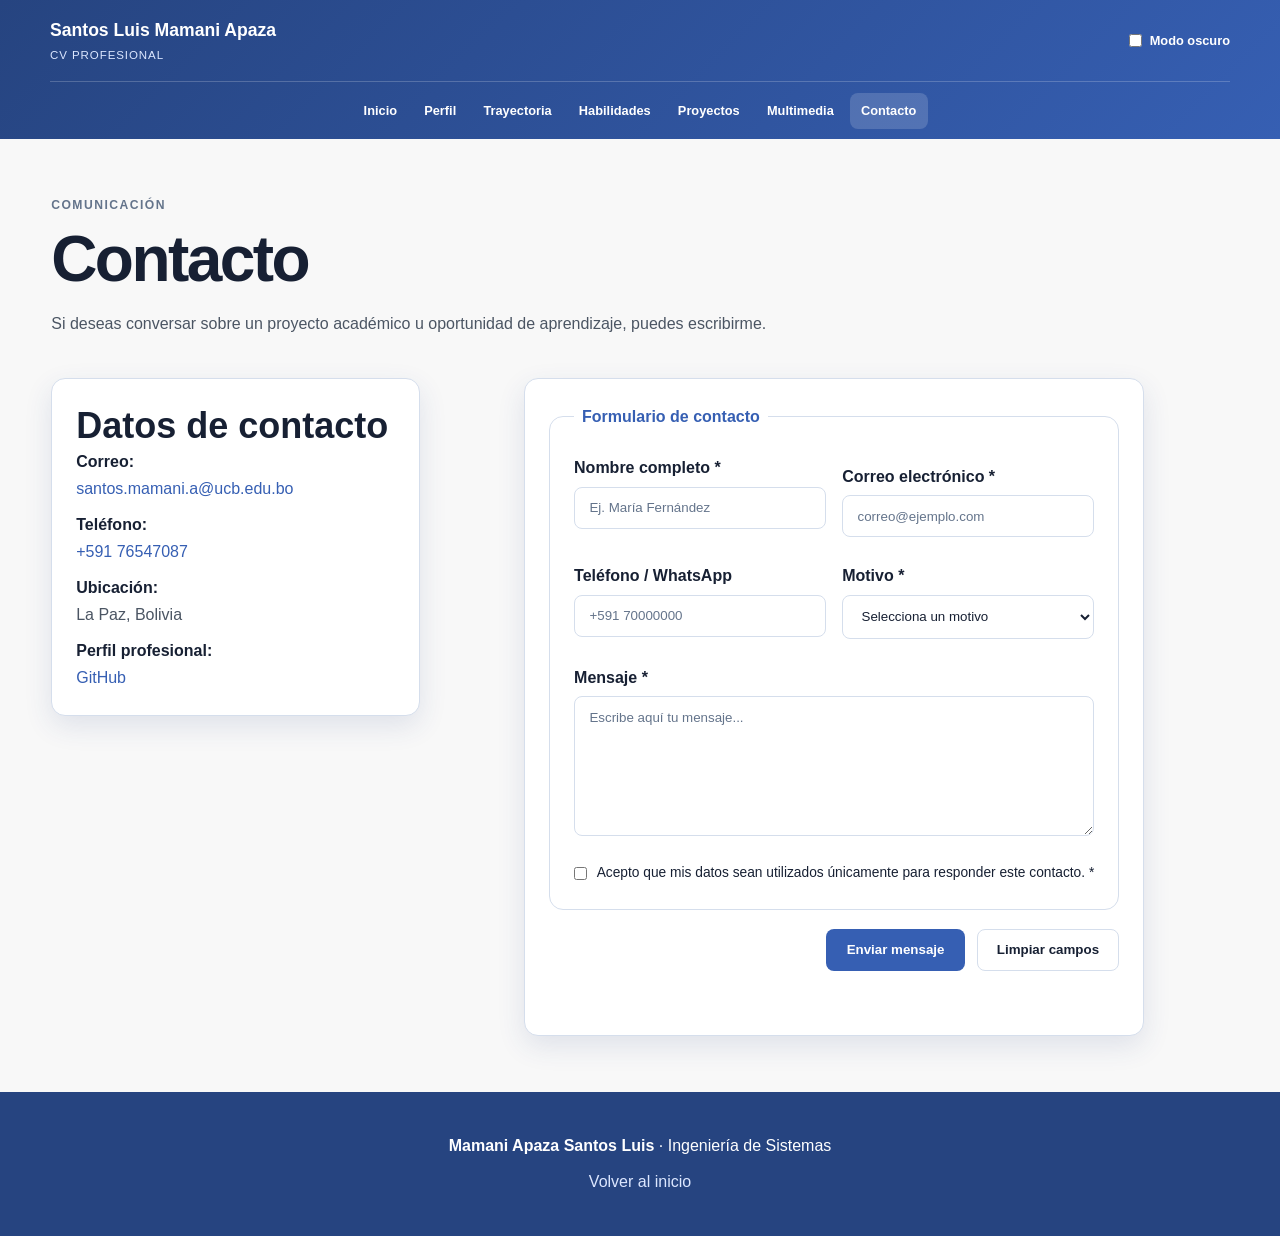
==== contacto.html @ fc5a09e8 "Separacion de html's" ====
<!DOCTYPE html>
<html lang="es">
<head><meta charset="UTF-8"><meta name="viewport" content="width=device-width, initial-scale=1.0"><meta name="description" content="Formulario de contacto de Santos Luis Mamani Apaza."><title>Contacto | Santos Luis Mamani Apaza</title><link rel="stylesheet" href="css/styles.css"><script src="js/main.js" defer></script><script src="js/form-validation.js" defer></script></head>
<body><a class="skip-link" href="#contenido">Saltar al contenido principal</a><header class="page-header"><div class="page-header__top"><a class="page-brand" href="index.html">Santos Luis Mamani Apaza <span>CV profesional</span></a><label class="page-theme-toggle" for="theme-toggle"><input id="theme-toggle" type="checkbox" aria-label="Cambiar entre modo claro y oscuro"><span>Modo oscuro</span></label></div><nav class="page-nav" aria-label="Navegación principal"><a href="index.html">Inicio</a><a href="perfil.html">Perfil</a><a href="trayectoria.html">Trayectoria</a><a href="habilidades.html">Habilidades</a><a href="proyectos.html">Proyectos</a><a href="multimedia.html">Multimedia</a><a class="active" href="contacto.html" aria-current="page">Contacto</a></nav></header><main id="contenido" class="page-main"><header class="page-title"><p class="section-kicker">Comunicación</p><h1>Contacto</h1><p>Si deseas conversar sobre un proyecto académico u oportunidad de aprendizaje, puedes escribirme.</p></header><section class="contact-layout" aria-label="Datos y formulario de contacto"><address class="card contact-details"><h2>Datos de contacto</h2><p><strong>Correo:</strong><br><a href="mailto:santos.mamani.a@ucb.edu.bo">santos.mamani.a@ucb.edu.bo</a></p><p><strong>Teléfono:</strong><br><a href="tel:+59176547087">+591 76547087</a></p><p><strong>Ubicación:</strong><br>La Paz, Bolivia</p><p><strong>Perfil profesional:</strong><br><a href="https://github.com/" target="_blank" rel="noopener noreferrer">GitHub</a></p></address><form class="card contact-form" id="contact-form" action="#" method="post" novalidate><fieldset><legend>Formulario de contacto</legend><div class="form-grid"><p><label for="nombre">Nombre completo *</label><input id="nombre" name="nombre" type="text" required minlength="3" maxlength="60" placeholder="Ej. María Fernández"></p><p><label for="email">Correo electrónico *</label><input id="email" name="email" type="email" required placeholder="correo@ejemplo.com"></p><p><label for="telefono">Teléfono / WhatsApp</label><input id="telefono" name="telefono" type="tel" pattern="(\+591|591)?[67][0-9]{7}" placeholder="+591 70000000"></p><p><label for="motivo">Motivo *</label><select id="motivo" name="motivo" required><option value="" disabled selected>Selecciona un motivo</option><option>Oferta laboral / práctica</option><option>Consulta sobre un proyecto</option><option>Tema académico</option><option>Otro</option></select></p><p class="form-field--full"><label for="mensaje">Mensaje *</label><textarea id="mensaje" name="mensaje" rows="6" required placeholder="Escribe aquí tu mensaje..."></textarea></p><p class="check-field"><input id="aceptar" name="aceptar" type="checkbox" required><label for="aceptar">Acepto que mis datos sean utilizados únicamente para responder este contacto. *</label></p></div></fieldset><div class="form-actions"><button type="submit">Enviar mensaje</button><button type="reset" class="button--secondary">Limpiar campos</button></div><p class="form-status" id="form-status" role="status" aria-live="polite"></p></form></section></main><footer class="site-footer"><p><strong>Mamani Apaza Santos Luis</strong> · Ingeniería de Sistemas</p><a href="index.html">Volver al inicio</a></footer></body></html>
---- css/styles.css ----
@import url("./variables.css");
@import url("./base.css");
@import url("./layout.css");
@import url("./components.css");
@import url("./animations.css");
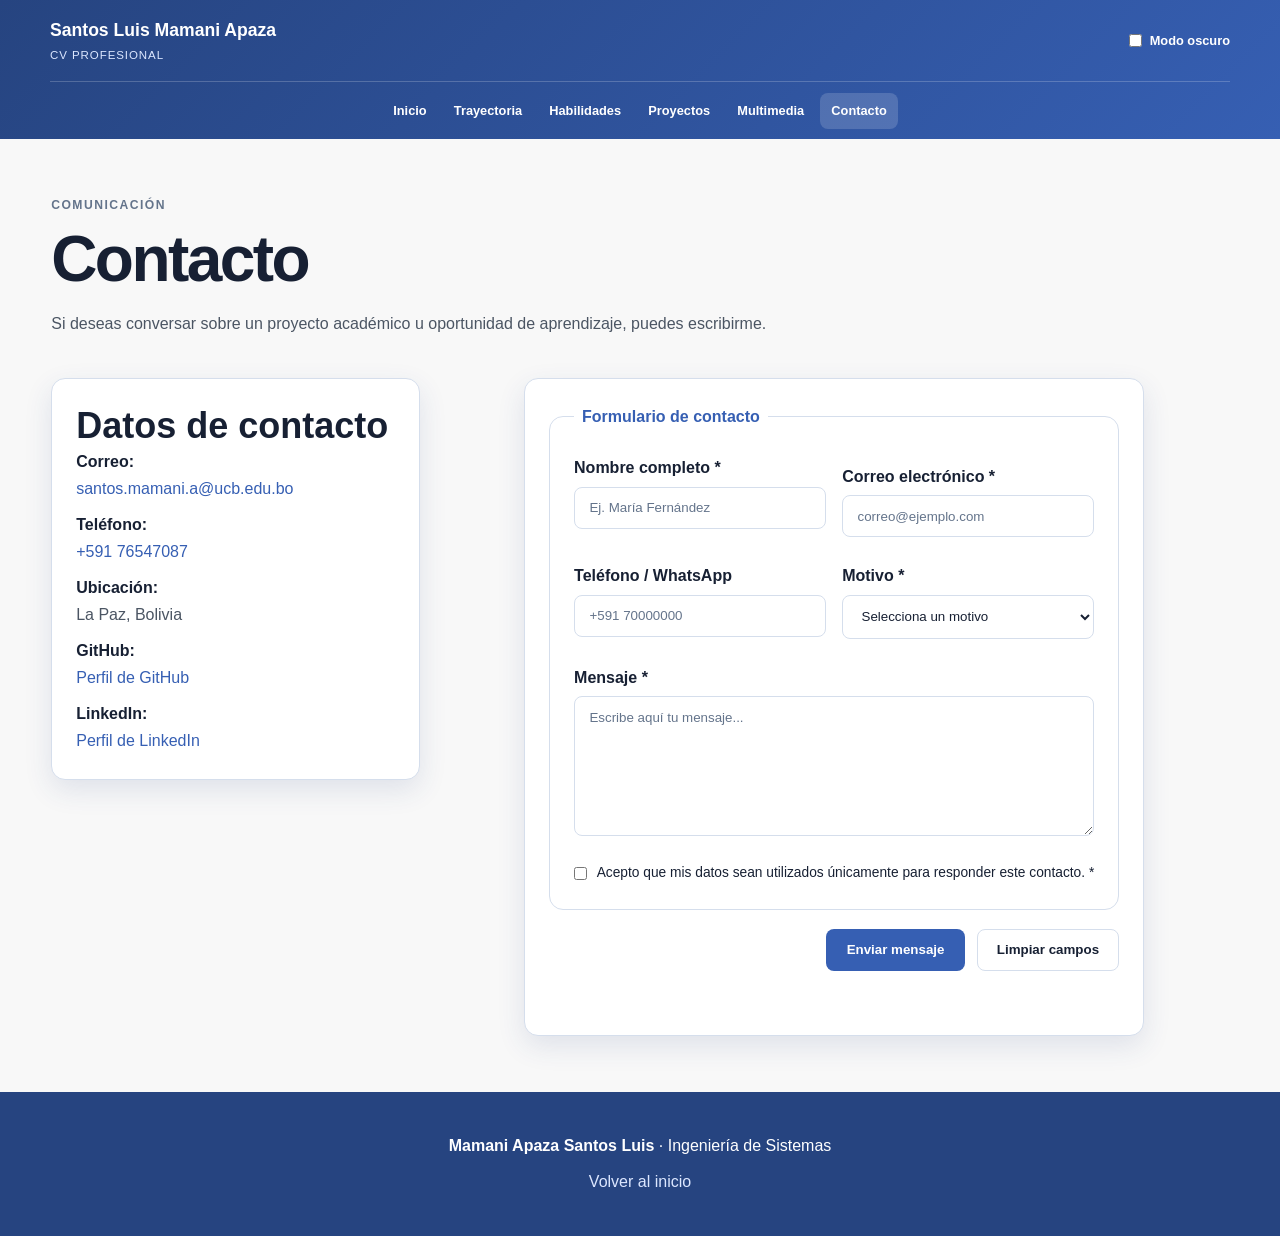
==== commit c075bcef: "Optimizacion" ====
--- a/contacto.html
+++ b/contacto.html
@@ -1,4 +1,75 @@
 <!DOCTYPE html>
 <html lang="es">
-<head><meta charset="UTF-8"><meta name="viewport" content="width=device-width, initial-scale=1.0"><meta name="description" content="Formulario de contacto de Santos Luis Mamani Apaza."><title>Contacto | Santos Luis Mamani Apaza</title><link rel="stylesheet" href="css/styles.css"><script src="js/main.js" defer></script><script src="js/form-validation.js" defer></script></head>
-<body><a class="skip-link" href="#contenido">Saltar al contenido principal</a><header class="page-header"><div class="page-header__top"><a class="page-brand" href="index.html">Santos Luis Mamani Apaza <span>CV profesional</span></a><label class="page-theme-toggle" for="theme-toggle"><input id="theme-toggle" type="checkbox" aria-label="Cambiar entre modo claro y oscuro"><span>Modo oscuro</span></label></div><nav class="page-nav" aria-label="Navegación principal"><a href="index.html">Inicio</a><a href="perfil.html">Perfil</a><a href="trayectoria.html">Trayectoria</a><a href="habilidades.html">Habilidades</a><a href="proyectos.html">Proyectos</a><a href="multimedia.html">Multimedia</a><a class="active" href="contacto.html" aria-current="page">Contacto</a></nav></header><main id="contenido" class="page-main"><header class="page-title"><p class="section-kicker">Comunicación</p><h1>Contacto</h1><p>Si deseas conversar sobre un proyecto académico u oportunidad de aprendizaje, puedes escribirme.</p></header><section class="contact-layout" aria-label="Datos y formulario de contacto"><address class="card contact-details"><h2>Datos de contacto</h2><p><strong>Correo:</strong><br><a href="mailto:santos.mamani.a@ucb.edu.bo">santos.mamani.a@ucb.edu.bo</a></p><p><strong>Teléfono:</strong><br><a href="tel:+59176547087">+591 76547087</a></p><p><strong>Ubicación:</strong><br>La Paz, Bolivia</p><p><strong>Perfil profesional:</strong><br><a href="https://github.com/" target="_blank" rel="noopener noreferrer">GitHub</a></p></address><form class="card contact-form" id="contact-form" action="#" method="post" novalidate><fieldset><legend>Formulario de contacto</legend><div class="form-grid"><p><label for="nombre">Nombre completo *</label><input id="nombre" name="nombre" type="text" required minlength="3" maxlength="60" placeholder="Ej. María Fernández"></p><p><label for="email">Correo electrónico *</label><input id="email" name="email" type="email" required placeholder="correo@ejemplo.com"></p><p><label for="telefono">Teléfono / WhatsApp</label><input id="telefono" name="telefono" type="tel" pattern="(\+591|591)?[67][0-9]{7}" placeholder="+591 70000000"></p><p><label for="motivo">Motivo *</label><select id="motivo" name="motivo" required><option value="" disabled selected>Selecciona un motivo</option><option>Oferta laboral / práctica</option><option>Consulta sobre un proyecto</option><option>Tema académico</option><option>Otro</option></select></p><p class="form-field--full"><label for="mensaje">Mensaje *</label><textarea id="mensaje" name="mensaje" rows="6" required placeholder="Escribe aquí tu mensaje..."></textarea></p><p class="check-field"><input id="aceptar" name="aceptar" type="checkbox" required><label for="aceptar">Acepto que mis datos sean utilizados únicamente para responder este contacto. *</label></p></div></fieldset><div class="form-actions"><button type="submit">Enviar mensaje</button><button type="reset" class="button--secondary">Limpiar campos</button></div><p class="form-status" id="form-status" role="status" aria-live="polite"></p></form></section></main><footer class="site-footer"><p><strong>Mamani Apaza Santos Luis</strong> · Ingeniería de Sistemas</p><a href="index.html">Volver al inicio</a></footer></body></html>
+<head>
+    <meta charset="UTF-8">
+    <meta name="viewport" content="width=device-width, initial-scale=1.0">
+    <meta name="description" content="Formulario de contacto de Santos Luis Mamani Apaza.">
+    <title>Contacto | Santos Luis Mamani Apaza</title>
+    <link rel="stylesheet" href="css/styles.css">
+    <script src="js/main.js" defer></script>
+    <script src="js/form-validation.js" defer></script>
+</head>
+<body>
+    <a class="skip-link" href="#contenido">Saltar al contenido principal</a>
+    <header class="page-header">
+        <div class="page-header__top">
+            <a class="page-brand" href="index.html">Santos Luis Mamani Apaza <span>CV profesional</span></a>
+            <label class="page-theme-toggle" for="theme-toggle">
+                <input id="theme-toggle" type="checkbox" aria-label="Cambiar entre modo claro y oscuro">
+                <span>Modo oscuro</span>
+            </label>
+        </div>
+        <nav class="page-nav" aria-label="Navegación principal">
+            <a href="index.html">Inicio</a>
+            <a href="trayectoria.html">Trayectoria</a>
+            <a href="habilidades.html">Habilidades</a>
+            <a href="proyectos.html">Proyectos</a>
+            <a href="multimedia.html">Multimedia</a>
+            <a class="active" href="contacto.html" aria-current="page">Contacto</a>
+        </nav>
+    </header>
+
+    <main id="contenido" class="page-main">
+        <header class="page-title">
+            <p class="section-kicker">Comunicación</p>
+            <h1>Contacto</h1>
+            <p>Si deseas conversar sobre un proyecto académico u oportunidad de aprendizaje, puedes escribirme.</p>
+        </header>
+
+        <section class="contact-layout" aria-label="Datos y formulario de contacto">
+            <address class="card contact-details">
+                <h2>Datos de contacto</h2>
+                <p><strong>Correo:</strong><br><a href="mailto:santos.mamani.a@ucb.edu.bo">santos.mamani.a@ucb.edu.bo</a></p>
+                <p><strong>Teléfono:</strong><br><a href="tel:+59176547087">+591 76547087</a></p>
+                <p><strong>Ubicación:</strong><br>La Paz, Bolivia</p>
+                <p><strong>GitHub:</strong><br><a href="https://github.com/SantosMamani14" target="_blank" rel="noopener noreferrer">Perfil de GitHub</a></p>
+                <p><strong>LinkedIn:</strong><br><a href="https://www.linkedin.com/in/santos-luis-mamani-apaza-986040380" target="_blank" rel="noopener noreferrer">Perfil de LinkedIn</a></p>
+            </address>
+
+            <form class="card contact-form" id="contact-form" action="#" method="post" novalidate>
+                <fieldset>
+                    <legend>Formulario de contacto</legend>
+                    <div class="form-grid">
+                        <p><label for="nombre">Nombre completo *</label><input id="nombre" name="nombre" type="text" required minlength="3" maxlength="60" placeholder="Ej. María Fernández"></p>
+                        <p><label for="email">Correo electrónico *</label><input id="email" name="email" type="email" required placeholder="correo@ejemplo.com"></p>
+                        <p><label for="telefono">Teléfono / WhatsApp</label><input id="telefono" name="telefono" type="tel" pattern="(\+591|591)?[67][0-9]{7}" placeholder="+591 70000000"></p>
+                        <p><label for="motivo">Motivo *</label><select id="motivo" name="motivo" required><option value="" disabled selected>Selecciona un motivo</option><option>Oferta laboral / práctica</option><option>Consulta sobre un proyecto</option><option>Tema académico</option><option>Otro</option></select></p>
+                        <p class="form-field--full"><label for="mensaje">Mensaje *</label><textarea id="mensaje" name="mensaje" rows="6" required placeholder="Escribe aquí tu mensaje..."></textarea></p>
+                        <p class="check-field"><input id="aceptar" name="aceptar" type="checkbox" required><label for="aceptar">Acepto que mis datos sean utilizados únicamente para responder este contacto. *</label></p>
+                    </div>
+                </fieldset>
+                <div class="form-actions">
+                    <button type="submit">Enviar mensaje</button>
+                    <button type="reset" class="button--secondary">Limpiar campos</button>
+                </div>
+                <p class="form-status" id="form-status" role="status" aria-live="polite" tabindex="-1"></p>
+            </form>
+        </section>
+    </main>
+
+    <footer class="site-footer">
+        <p><strong>Mamani Apaza Santos Luis</strong> · Ingeniería de Sistemas</p>
+        <a href="index.html">Volver al inicio</a>
+    </footer>
+</body>
+</html>
